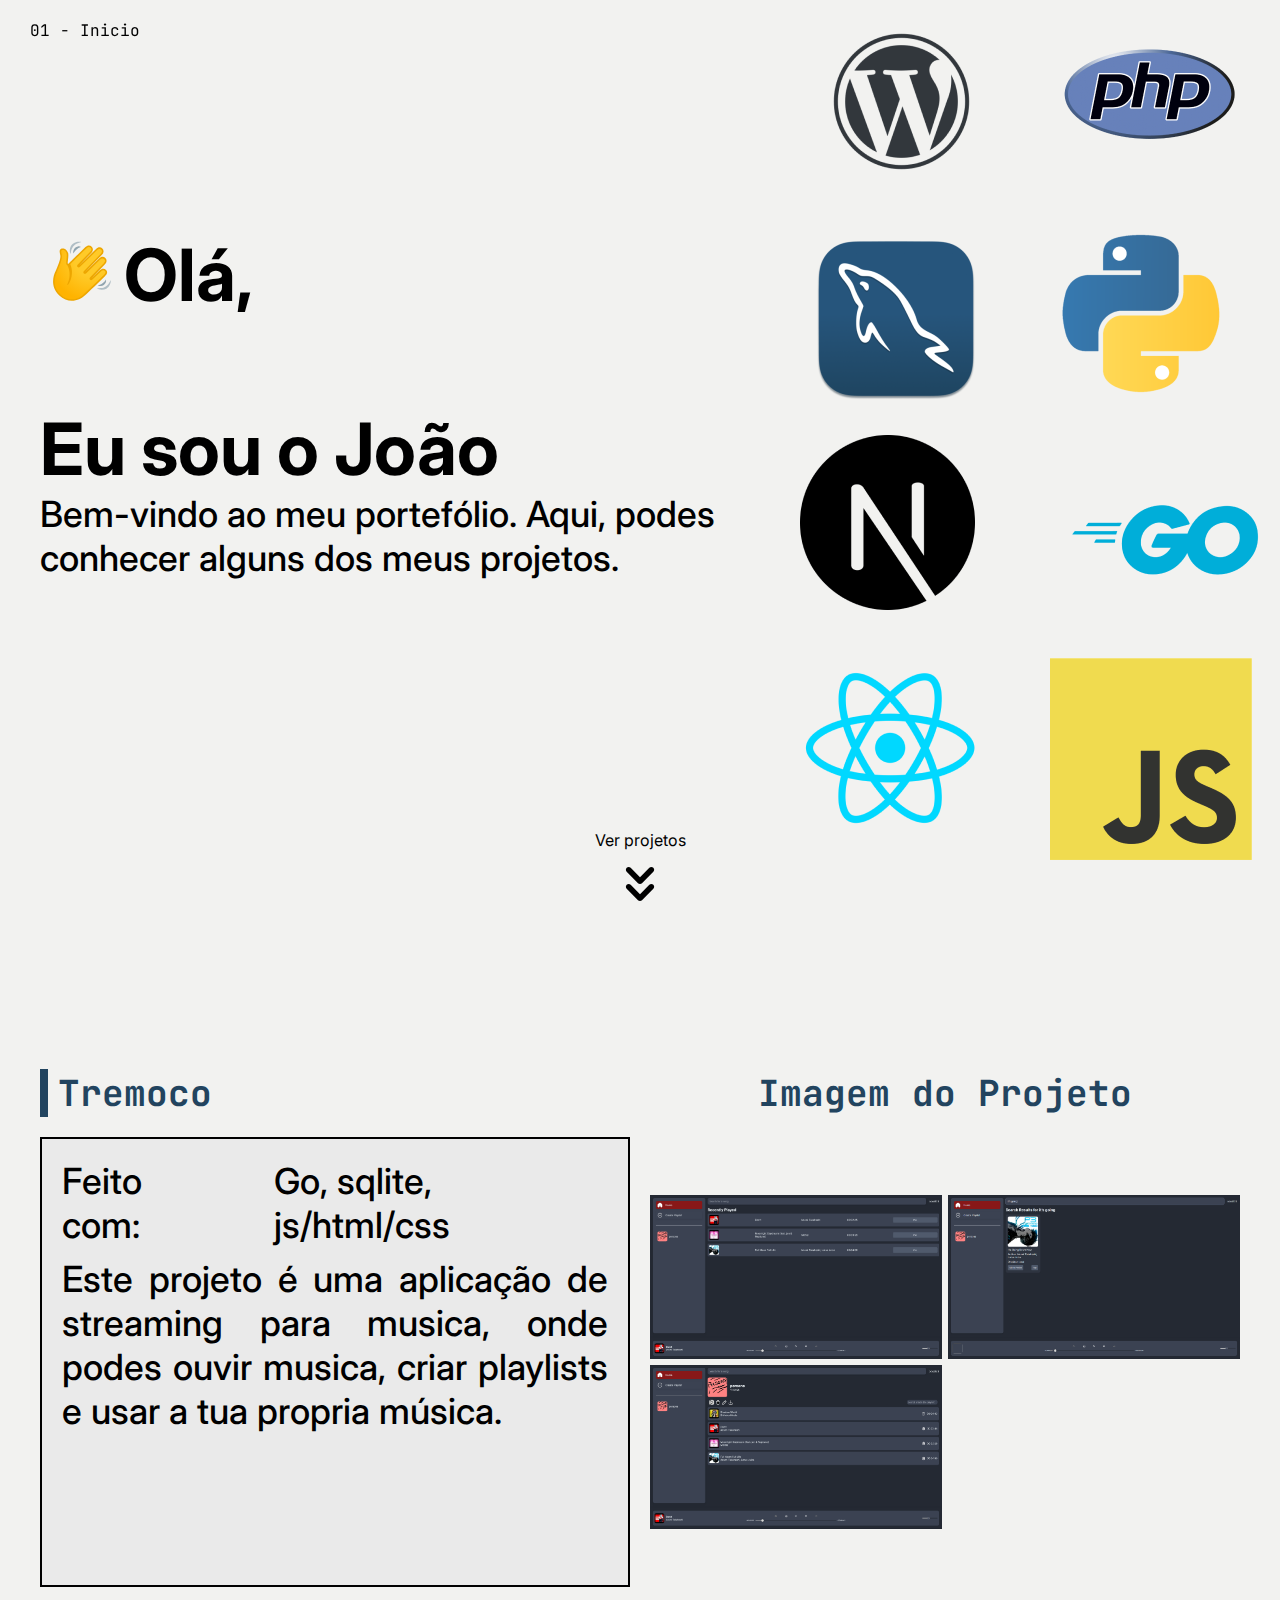
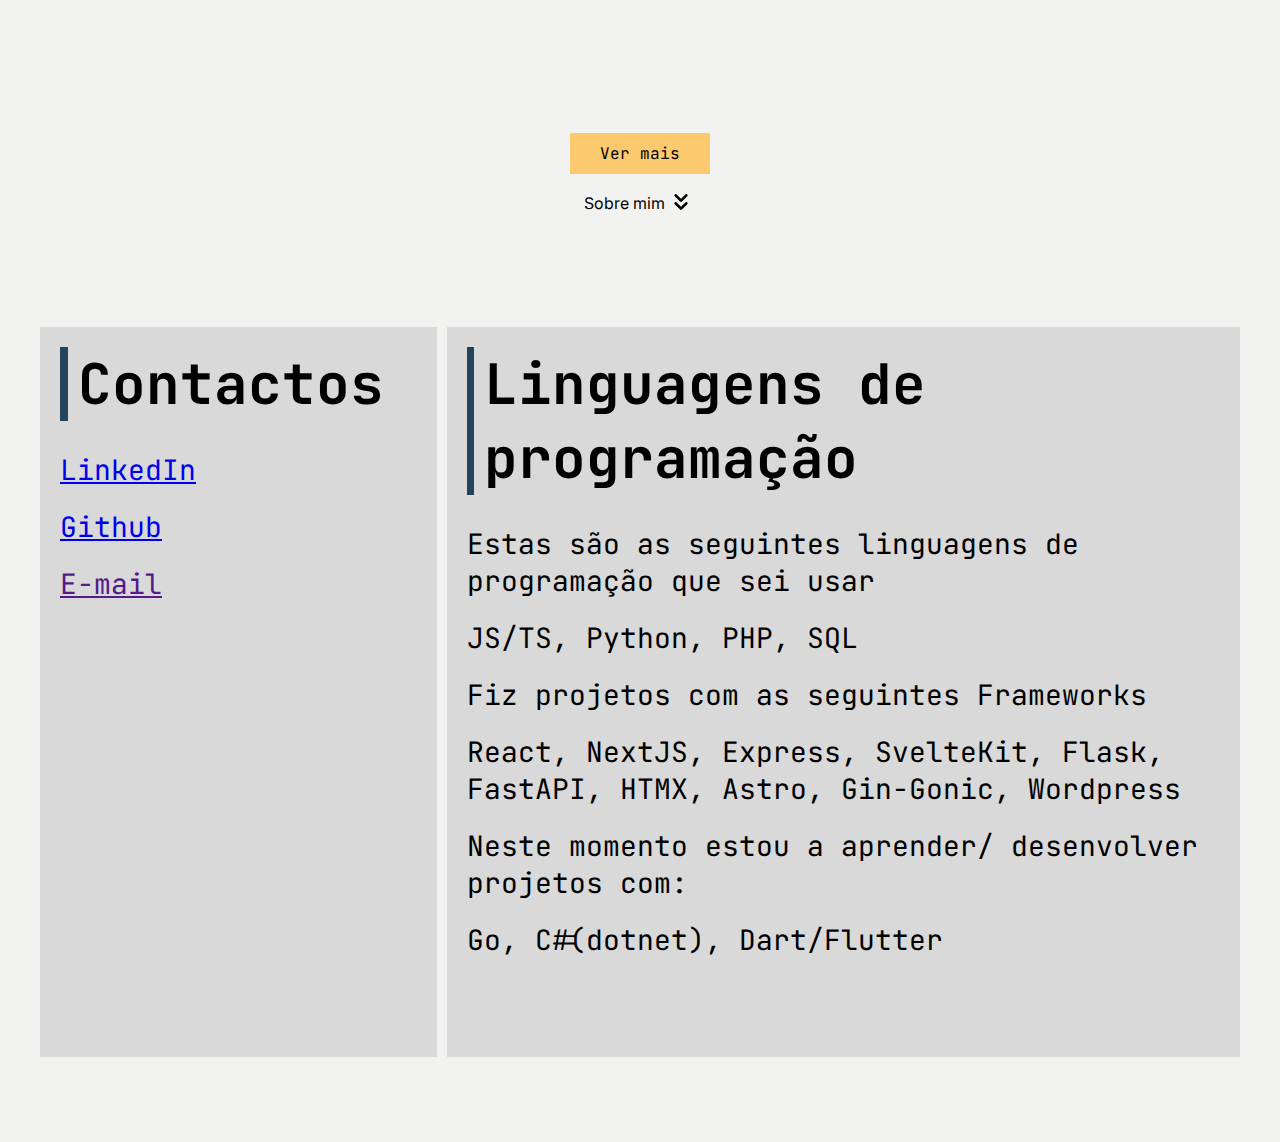
==== index.html @ 4fd093da "Add files via upload" ====
<!DOCTYPE html>
<html lang="pt-PT">
<head>
    <meta charset="UTF-8">
    <meta name="viewport" content="width=device-width, initial-scale=1.0">
    <title>Inicio - Portefolio</title>
    <link rel="stylesheet" href="/style.css">

</head>
<body>
    <a id="indicator" href="">00 - </a>
    <section id="sectInicio" data-title="Inicio">
        <div id="content">
            <div id="intro">
                <h1 id="hello"><span><span id="wavesvg"></span>Olá,</span><br>Eu sou o João</h1>
                <p id="introdesc">
                    Bem-vindo ao meu portefólio.
                    Aqui, podes conhecer alguns dos meus projetos.
                </p>
            </div>
            <div id="stuffiuse">
                <img src="/assets/imgs/wp-logo.png" alt="">
                <img src="/assets/imgs/php-logo.png" alt="">
                <img src="/assets/imgs/sql-logo.png" alt="">
                <img src="/assets/imgs/py-logo.png" alt="">
                <img src="/assets/imgs/next-logo.png" alt="">
                <img src="/assets/imgs/go-logo.png" alt="">
                <img src="/assets/imgs/react-logo.png" alt="">
                <img src="/assets/imgs/js-logo.png" alt="">
            </div>
        </div>
        <div id="next">
            <p id="project">Ver projetos</p>
            <span id="arrowdowndouble"></span>
        </div>
    </section>
    <section id="sectProj" data-title="Projetos">
        <div id="content" class="projContent" style="position: relative;">
            <div id="projectInfo">
                <h1 id="projectName">Tremoco</h1>
                <div id="projectDesc">
                    <p><span id="builtWith">Feito com:</span><span id="projectBuild">Go, sqlite, js/html/css</span></p>
                    <p id="projectDescription" style="text-align: justify;">Este projeto é uma aplicação de streaming para musica, onde podes ouvir musica, criar playlists e usar a tua propria música.</p>
                </div>
            </div>
            <div id="projectImages">
                <h1 id="images">Imagem do Projeto</h1>
                <div class="img-container" style="background-image: url('/assets/project_images/tremoco.png');"></div>
            </div>
        </div>
        <div id="next" class="next2">
            <a href="#" id="showsMore">Ver mais</a>
            <div>
                <p id="aboutme">Sobre mim</p>
                <span id="arrowdowndouble"></span>
            </div>
        </div>
    </section>
    <section id="sectAbout" data-title="Sobre Mim" style="display: flex; justify-content: center;">
        <div id="content" style="align-self: end;">
            <div class="grid-layout">
                <div class="socials">
                    <h1 id="contactsText">Contactos</h1>
                    <div>
                        <a href="https://www.linkedin.com/in/atjoao/">LinkedIn</a>
                        <a href="https://github.com/atjoao">Github</a>
                        <a href="">E-mail</a>
                    </div>
                </div>
                <div class="programming">
                    <h1 id="programmingText">Linguagens de programação</h1>
                    <div id="programmingParagraph">
                        <p>Estas são as seguintes linguagens de programação que sei usar</p>
                        <p>JS/TS, Python, PHP, SQL</p>
                        <p>Fiz projetos com as seguintes Frameworks</p>
                        <p>React, NextJS, Express, SvelteKit, Flask, FastAPI, HTMX, Astro, Gin-Gonic, Wordpress</p>
                        <p>Neste momento estou a aprender/ desenvolver projetos com:</p>
                        <p>Go, C#(dotnet), Dart/Flutter</p>
                    </div>
                </div>
            </div>
        </div>
    </section>
    <script src="assets/js/main.js"></script>
</body>
</html>
---- style.css ----
@import url('https://fonts.googleapis.com/css2?family=Inter:ital,opsz,wght@0,14..32,100..900;1,14..32,100..900&family=JetBrains+Mono:ital,wght@0,100..800;1,100..800&display=swap');

* {
    margin: 0;
    padding: 0;
    box-sizing: border-box;
    font-family: "Inter", sans-serif;
}

body {
    background-color: #F2F2F0;
}

section {
    min-height: 100vh;
    width: 100%;
    display: flex;
    flex-direction: column;
}

#content {
    flex: 1;
    display: flex;
    max-height: 90vh;
}

#stuffiuse {
    display: grid;
    grid-template-columns: repeat(2, 1fr);
    gap: 20px;
}

#stuffiuse .img-container {
    width: 190px;
    height: 190px;
    background-size: contain;
    background-repeat: no-repeat;
    background-position: center;
}

#stuffiuse .img-container:nth-child(even) {
    margin-top: 40px;
}

#content {
    justify-content: space-between;
}

#content #intro {
    display: flex;
    flex-direction: column;
    justify-content: center;
    padding: 0 40px;
    flex: 1;
}

#intro #hello {
    display: flex;
    font-size: 72px;
    flex-direction: column;
}

#intro #hello > span {
    display: flex;
    align-items: center;
}

#intro #hello > span svg {
    max-height: 60px;
}

#intro #introdesc {
    font-size: 36px;
    font-weight: 500;
    max-width: 30ch;
}

section #next {
    text-align: center;
    padding: 20px 0;
}

.projContent {
    display: flex;
    height: 100%;
    padding: 0 40px;
    gap: 20px;
}

#projectInfo {
    flex: 1;
    display: flex;
    flex-direction: column;
    gap: 20px;
    justify-content: center;
}

#projectInfo #projectName {
    display: flex;
    color: #22445F;
    font-family: "JetBrains Mono", monospace;
    gap: 10px;
    font-size: 36px;
}

#projectInfo #projectName::before {
    content: '';
    display: block;
    width: 8px;
    background-color: #22445F;
}

#projectInfo #projectDesc {
    background-color: #EAEAEA;
    width: 100%;
    border: 2px solid #000;
    padding: 20px;
    gap: 10px;
    display: flex;
    flex-direction: column;
    max-height: 50vh;
    flex: 1;
    font-size: 36px;
    font-weight: 500;
}

#projectInfo #projectDesc > p {
    display: flex;
    justify-content: space-between;
    gap: 50px;
}

#projectInfo #projectDesc #builtWith {
    display: block ruby;
}

#projectInfo #projectDesc #projectDescription {
    word-break: break-word;
}

.projContent #projectImages {
    flex: 1;
    display: flex;
    flex-direction: column;
    align-items: center;
    justify-content: center;
    gap: 20px;
}

.projContent #projectImages > h1 {
    color: #22445F;
    font-family: "JetBrains Mono", monospace;
    font-size: 36px;
}

.projContent #projectImages .img-container {
    width: 100%;
    height: 50vh;
    background-size: contain;
    background-repeat: no-repeat;
    background-position: center;
}

#next #showsMore {
    background-color: #FCC96E;
    padding: 10px 30px;
    font-family: "JetBrains Mono", monospace;
    text-decoration: none;
    color: black;
}

.next2 {
    display: flex;
    gap: 10px;
    flex-direction: column;
    justify-content: center;
    align-items: center;
}

.next2 > div span svg {
    width: 2em;
    height: 2em;
    margin-top: 2px;
}

.next2 > div {
    display: flex;
    align-items: center;
    justify-content: center;
}

.grid-layout {
    display: grid;
    grid-template-columns: 1fr 2fr;
    grid-template-rows: 1fr 1fr;
    gap: 10px;
    height: 90vh;
    width: 100%;
    padding: 40px;
}

.grid-layout > div {
    background-color: #D9D9D9;
    padding: 20px;
    overflow: auto;
    font-size: 28px;
}

.grid-layout > div a, .grid-layout > div p, .grid-layout > div h1 {
    font-family: "JetBrains Mono", monospace;
}

.grid-layout > div h1 {
    display: flex;
    gap: 10px;
}

.grid-layout > div h1::before {
    content: '';
    display: block;
    width: 8px;
    background-color: #22445F;
}

.socials {
    display: flex;
    flex-direction: column;
    gap: 30px;
    grid-area: 1 / 1 / 3 / 2;
}

.socials div {
    display: flex;
    flex-direction: column;
    gap: 20px;
}

.interests {
    display: flex;
    flex-direction: column;
    gap: 30px;
    grid-area: 2 / 1 / 3 / 2;
}

.programming {
    display: flex;
    flex-direction: column;
    gap: 30px;
    grid-area: 1 / 2 / 3 / 3;
}

.programming div {
    display: flex;
    flex-direction: column;
    gap: 20px;
}


.projectsGrid {
    display: flex;
    flex-direction: column;
    gap: 20px;
}

.projectsGrid > div div h1 {
    font-family: "JetBrains Mono", monospace;
} 

.projectsGrid > div div a {
    background-color: #FCC96E;
    padding: 10px 30px;
    font-family: "JetBrains Mono", monospace;
    text-decoration: none;
    color: black;
}

.projectsGrid > div {
    display: flex;
    justify-content: space-between;
    align-items: center;
    background-color: #EAEAEA;
    border: 2px solid #000;
    padding: 10px 20px;
}

.projectsGrid img {
    max-height: 150px;
    width: auto;
    object-fit: contain;
}

.projectsGrid p {
    min-width: 50ch;
    max-width: 50ch;
    text-align: center;
}

@media (max-width: 1140px) {
    #stuffiuse {
        display: none;
    }

    #intro #hello {
        font-size: 54px;
    }

    #intro #introdesc {
        font-size: 28px;
    }

    #projectInfo #projectName,
    .projContent #projectImages > h1 {
        font-size: 28px;
    }

    #projectInfo #projectDesc {
        font-size: 24px;
    }

    .grid-layout {
        gap: 15px;
        padding: 20px;
    }

    .grid-layout > div {
        font-size: 24px;
    }

    .programming div {
        display: flex;
        gap: 20px;
    }

    .projectsGrid > div {
        flex-direction: column;
        gap: 50px;
        padding: 20px;
    }
}

@media (max-width: 767px) {
    .projContent {
        flex-direction: column;
    }

    .projContent #projectImages {
        padding-bottom: 20px;
    }

    .grid-layout {
        display: flex;
        flex-direction: column;
        height: auto;
    }

    #intro #hello {
        font-size: 42px;
    }

    #intro #introdesc {
        font-size: 24px;
        max-width: 100%;
    }

    .grid-layout > div {
        font-size: 20px;
    }

    .grid-layout {
        display: flex;
        flex-direction: column;
        height: auto;
        gap: 20px;
        padding: 20px;
    }

    .grid-layout > div {
        font-size: 18px;
        padding: 15px;
    }

    .grid-layout > div h1 {
        font-size: 24px;
    }

    .socials, .interests, .programming {
        width: 100%;
    }

    .programming div {
        gap: 15px;
    }
}

@media (max-width: 480px) {
    .grid-layout {
        padding: 10px;
    }

    .grid-layout > div {
        font-size: 16px;
        padding: 10px;
    }

    .grid-layout > div h1 {
        font-size: 20px;
    }
}

#indicator {
    position: fixed;
    top: 20px;
    left: 30px;
    font-family: "JetBrains Mono", monospace;
    text-decoration: none;
    color: black;
    z-index: 1;
}
.modal {
    position: fixed;
    top: 50%;
    left: 50%;
    transform: translate(-50%, -50%);
    z-index: 1000;
    background-color: white;
    padding: 30px;
    box-shadow: 0 5px 15px rgba(0, 0, 0, 0.3);
    width: max-content;
}

.modal-show {
    display: block;
    animation: fadeIn 0.3s ease-out;
}

.modal-overlay {
    position: fixed;
    top: 0;
    left: 0;
    width: 100%;
    height: 100%;
    background: rgba(0, 0, 0, 0.5);
    z-index: 999;
    display: none;
}

.modal-overlay-show {
    display: block;
    animation: fadeInOverlay 0.3s ease-out;
}

.modal-close {
    position: absolute;
    top: -3px;
    right: 10px;
    background: none;
    border: none;
    cursor: pointer;
    font-size: 30px;
    height: fit-content;
}

@keyframes fadeIn {
    from {
        opacity: 0;
    }
    to {
        opacity: 1;
    }
}

@keyframes fadeInOverlay {
    from {
        opacity: 0;
    }
    to {
        opacity: 1;
    }
}

@media (max-width: 1140px) {
    .modal {
        height: 90%;
        width: 90%;
        overflow: auto;
    }

    .modal-close {
        font-size: 24px;
        top: 5px;
        right: 10px;
    }
}
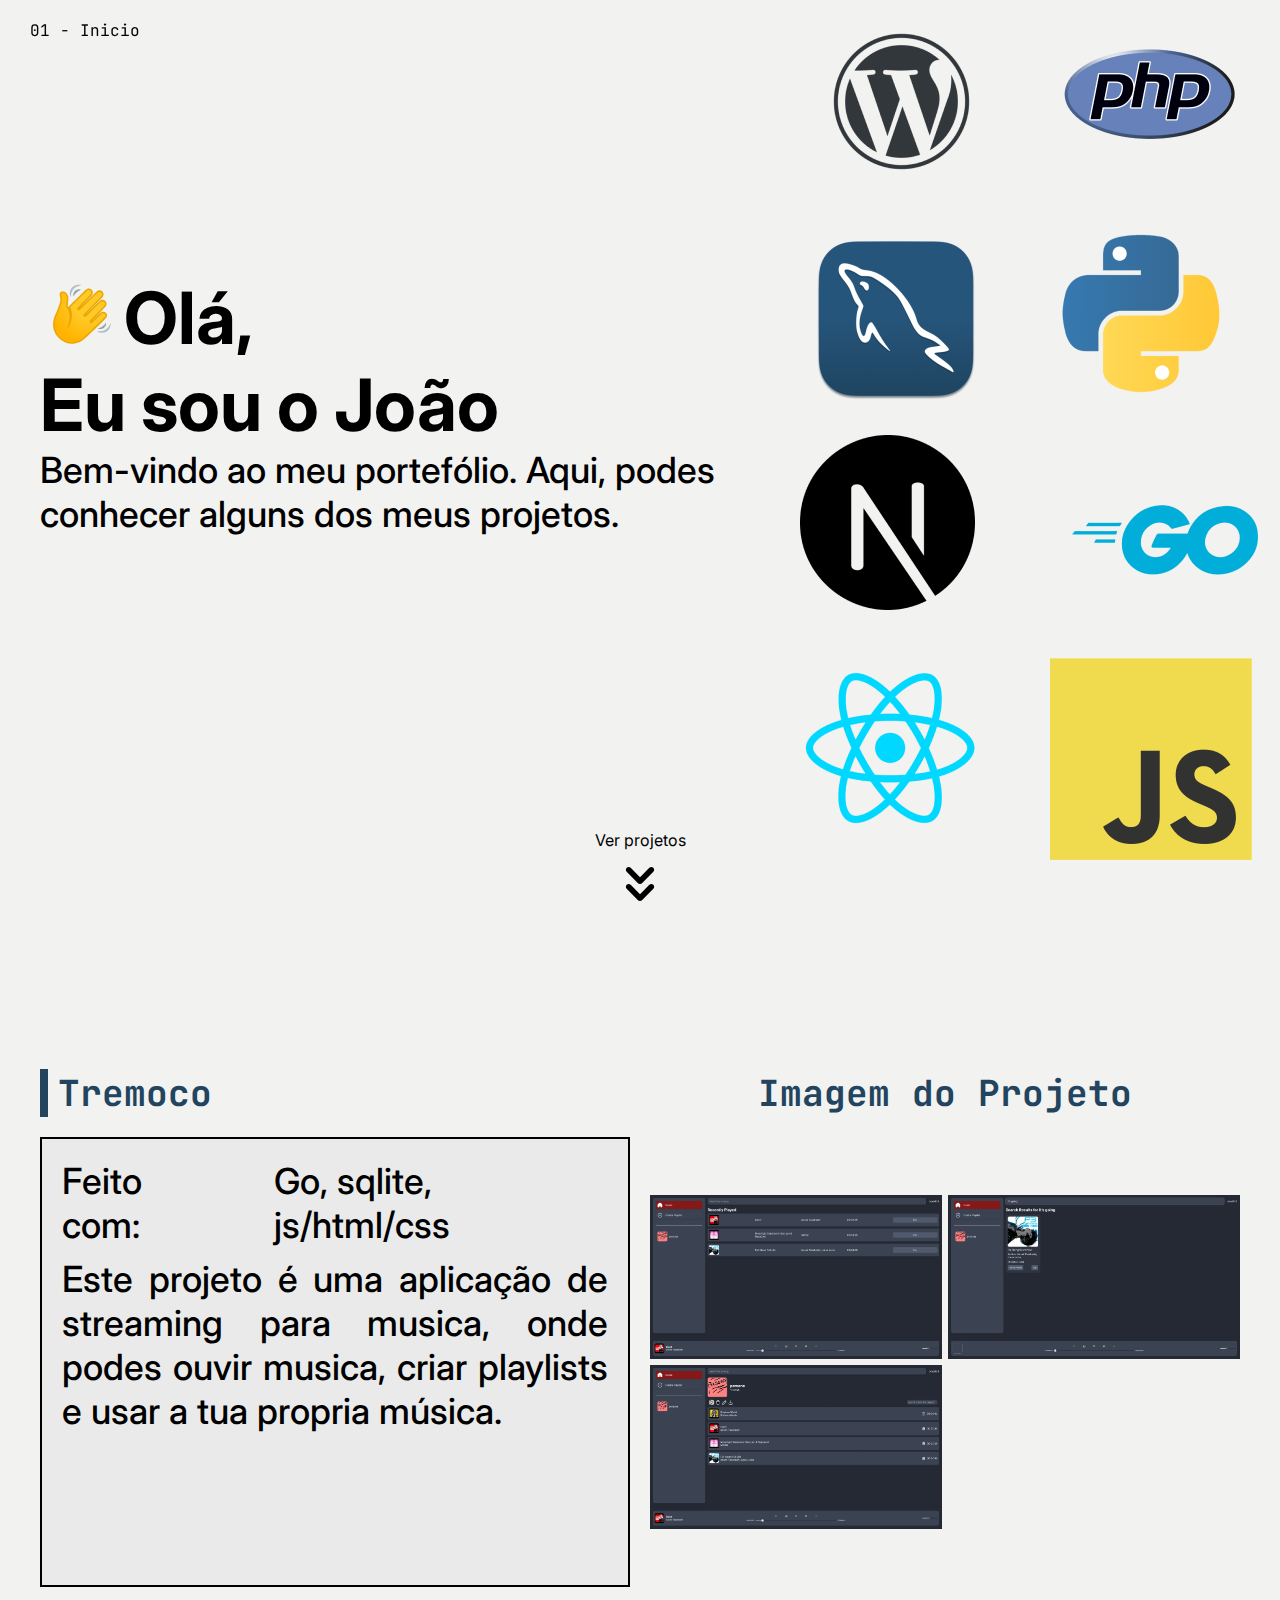
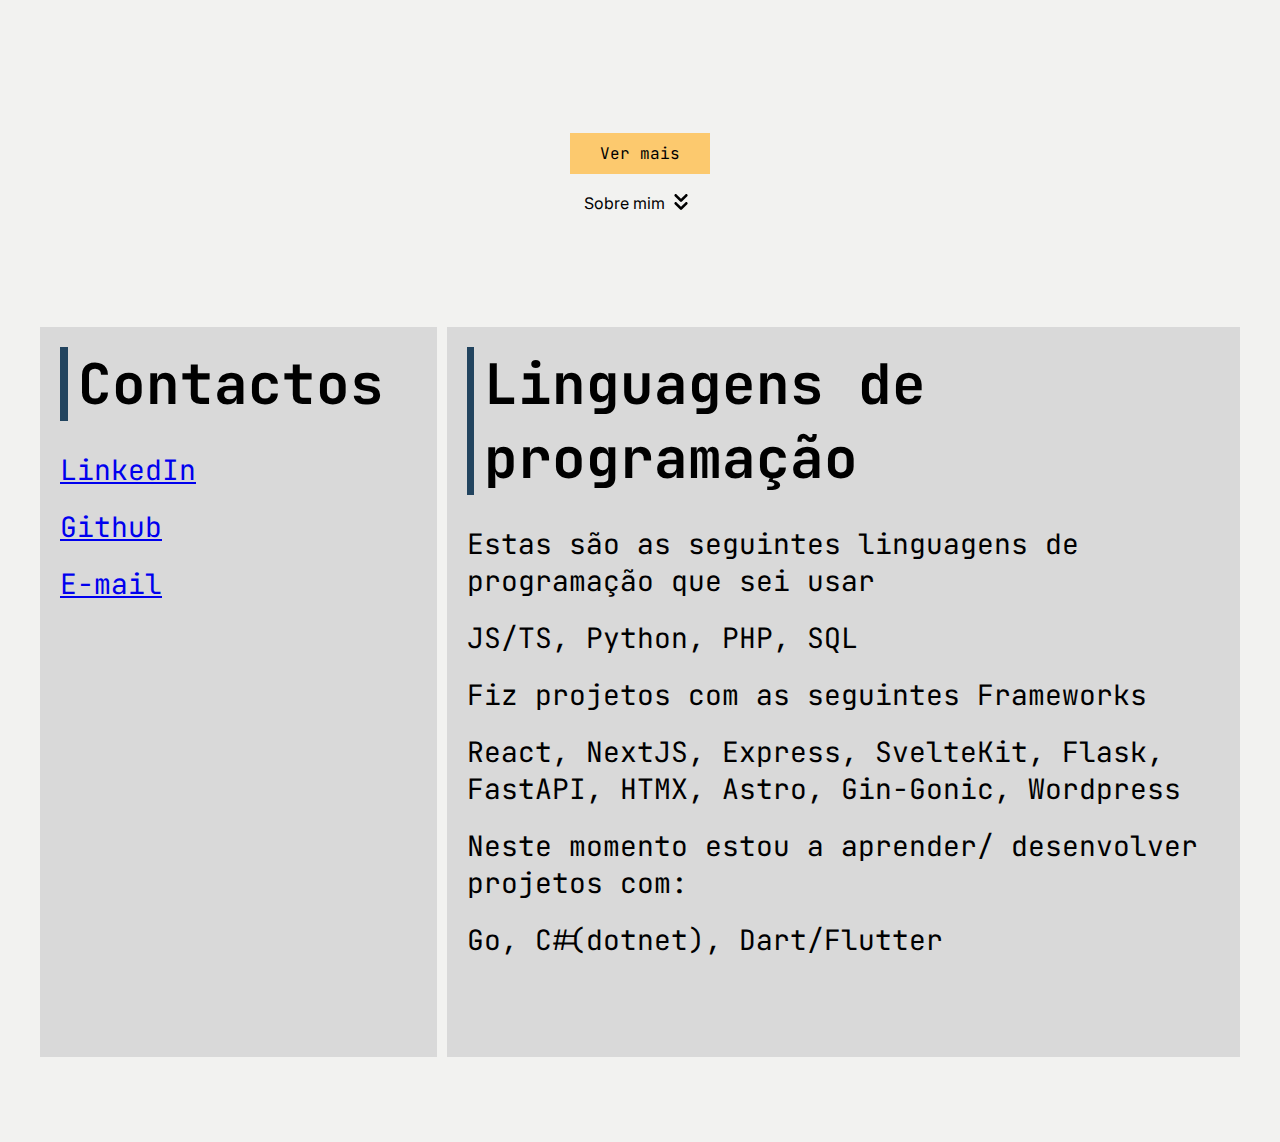
==== commit b6bf82dc: "Update index.html" ====
--- a/index.html
+++ b/index.html
@@ -12,7 +12,7 @@
     <section id="sectInicio" data-title="Inicio">
         <div id="content">
             <div id="intro">
-                <h1 id="hello"><span><span id="wavesvg"></span>Olá,</span><br>Eu sou o João</h1>
+                <h1 id="hello"><span><span id="wavesvg"></span>Olá,</span>Eu sou o João</h1>
                 <p id="introdesc">
                     Bem-vindo ao meu portefólio.
                     Aqui, podes conhecer alguns dos meus projetos.
@@ -64,7 +64,7 @@
                     <div>
                         <a href="https://www.linkedin.com/in/atjoao/">LinkedIn</a>
                         <a href="https://github.com/atjoao">Github</a>
-                        <a href="">E-mail</a>
+                        <a href="mailto:email@atjoao.lol">E-mail</a>
                     </div>
                 </div>
                 <div class="programming">
@@ -83,4 +83,4 @@
     </section>
     <script src="assets/js/main.js"></script>
 </body>
-</html>+</html>
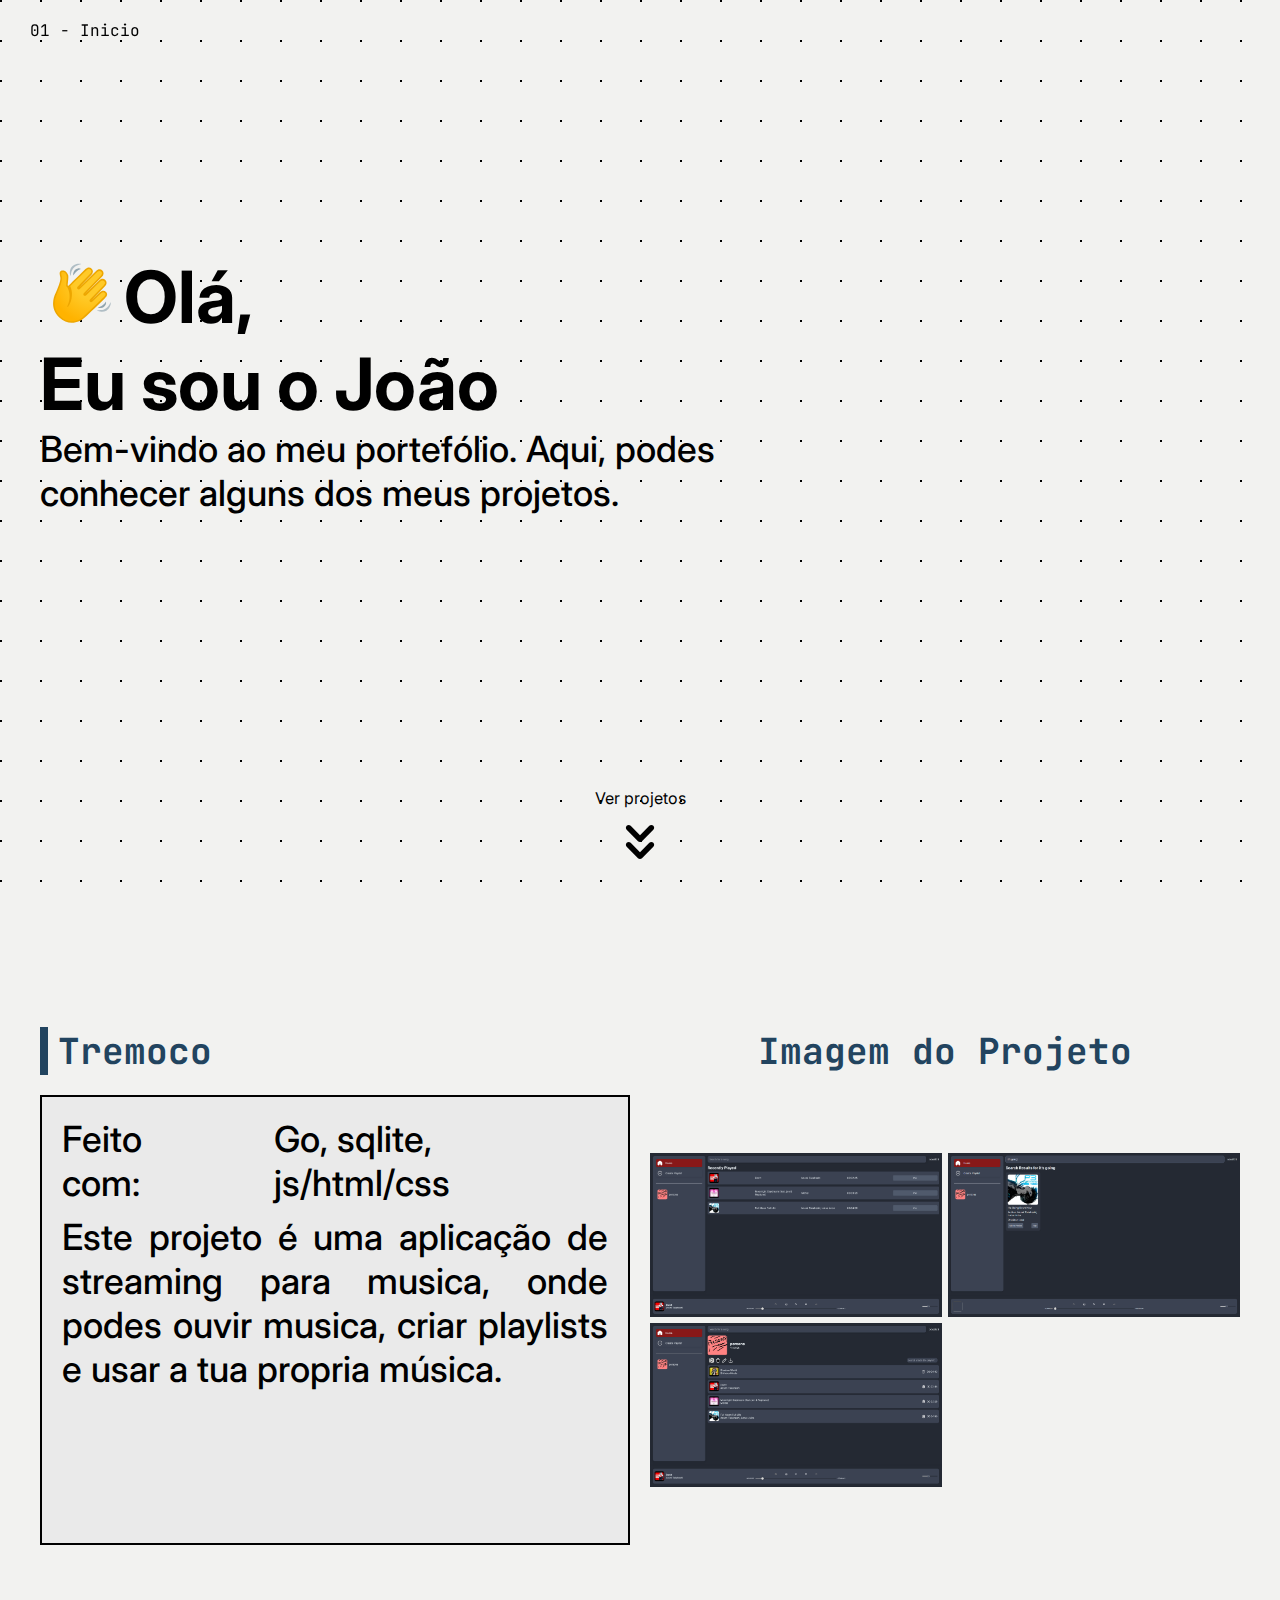
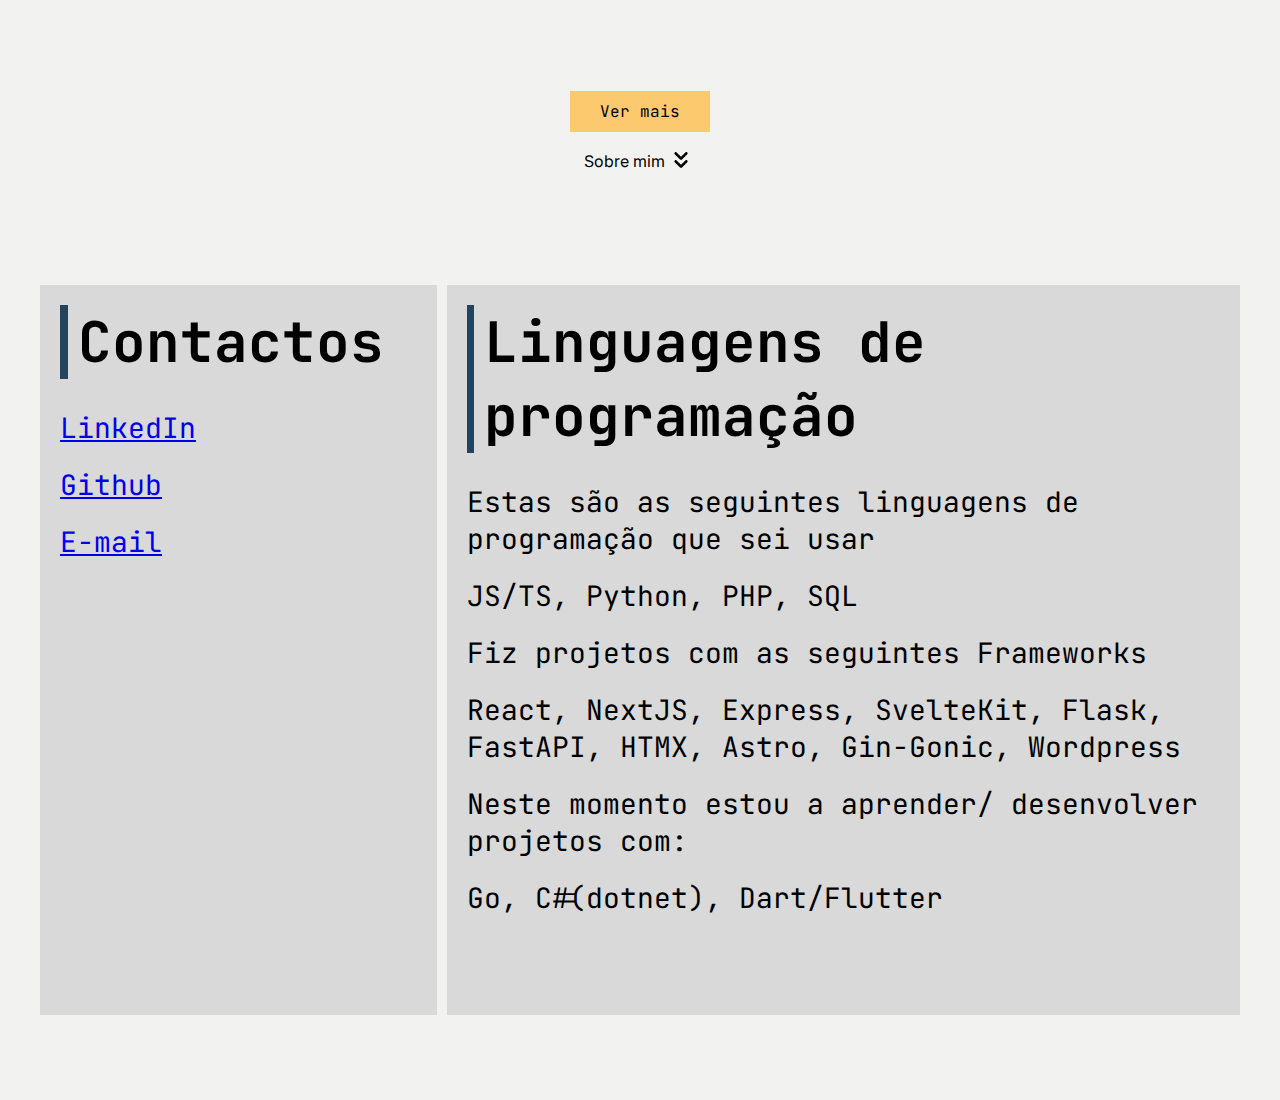
==== commit 3719da4e: "some changes ?" ====
--- a/index.html
+++ b/index.html
@@ -9,7 +9,7 @@
 </head>
 <body>
     <a id="indicator" href="">00 - </a>
-    <section id="sectInicio" data-title="Inicio">
+    <section id="sectInicio" data-title="Inicio" style="background-image: radial-gradient(circle at 1px 1px, black 1px, transparent 0); background-size: 40px 40px;">
         <div id="content">
             <div id="intro">
                 <h1 id="hello"><span><span id="wavesvg"></span>Olá,</span>Eu sou o João</h1>
@@ -17,16 +17,6 @@
                     Bem-vindo ao meu portefólio.
                     Aqui, podes conhecer alguns dos meus projetos.
                 </p>
-            </div>
-            <div id="stuffiuse">
-                <img src="/assets/imgs/wp-logo.png" alt="">
-                <img src="/assets/imgs/php-logo.png" alt="">
-                <img src="/assets/imgs/sql-logo.png" alt="">
-                <img src="/assets/imgs/py-logo.png" alt="">
-                <img src="/assets/imgs/next-logo.png" alt="">
-                <img src="/assets/imgs/go-logo.png" alt="">
-                <img src="/assets/imgs/react-logo.png" alt="">
-                <img src="/assets/imgs/js-logo.png" alt="">
             </div>
         </div>
         <div id="next">
@@ -83,4 +73,4 @@
     </section>
     <script src="assets/js/main.js"></script>
 </body>
-</html>
+</html>--- a/style.css
+++ b/style.css
@@ -416,6 +416,7 @@
     color: black;
     z-index: 1;
 }
+
 .modal {
     position: fixed;
     top: 50%;
@@ -426,11 +427,12 @@
     padding: 30px;
     box-shadow: 0 5px 15px rgba(0, 0, 0, 0.3);
     width: max-content;
+    opacity: 0; /* Initially hidden */
 }
 
 .modal-show {
     display: block;
-    animation: fadeIn 0.3s ease-out;
+    animation: slideUp 0.3s ease-out forwards;
 }
 
 .modal-overlay {
@@ -460,11 +462,13 @@
     height: fit-content;
 }
 
-@keyframes fadeIn {
+@keyframes slideUp {
     from {
+        transform: translate(-50%, 50%);
         opacity: 0;
     }
     to {
+        transform: translate(-50%, -50%);
         opacity: 1;
     }
 }
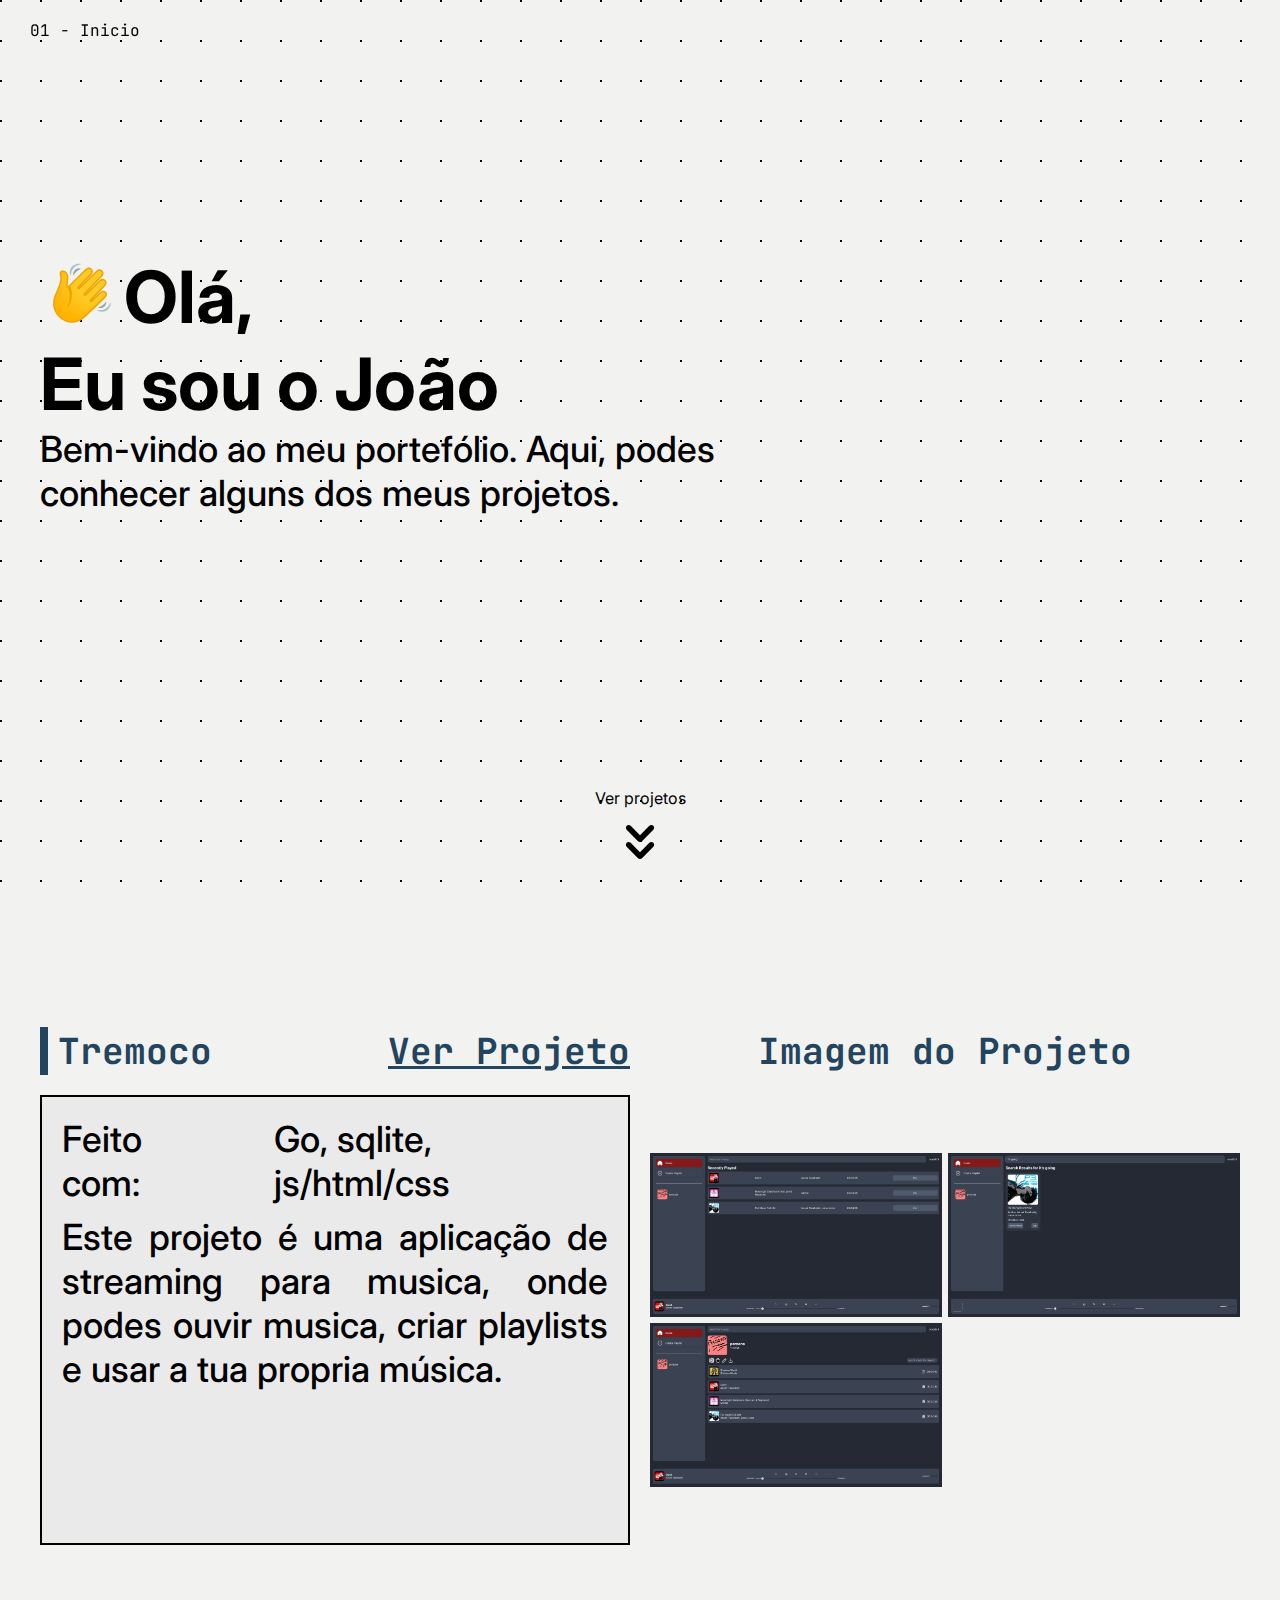
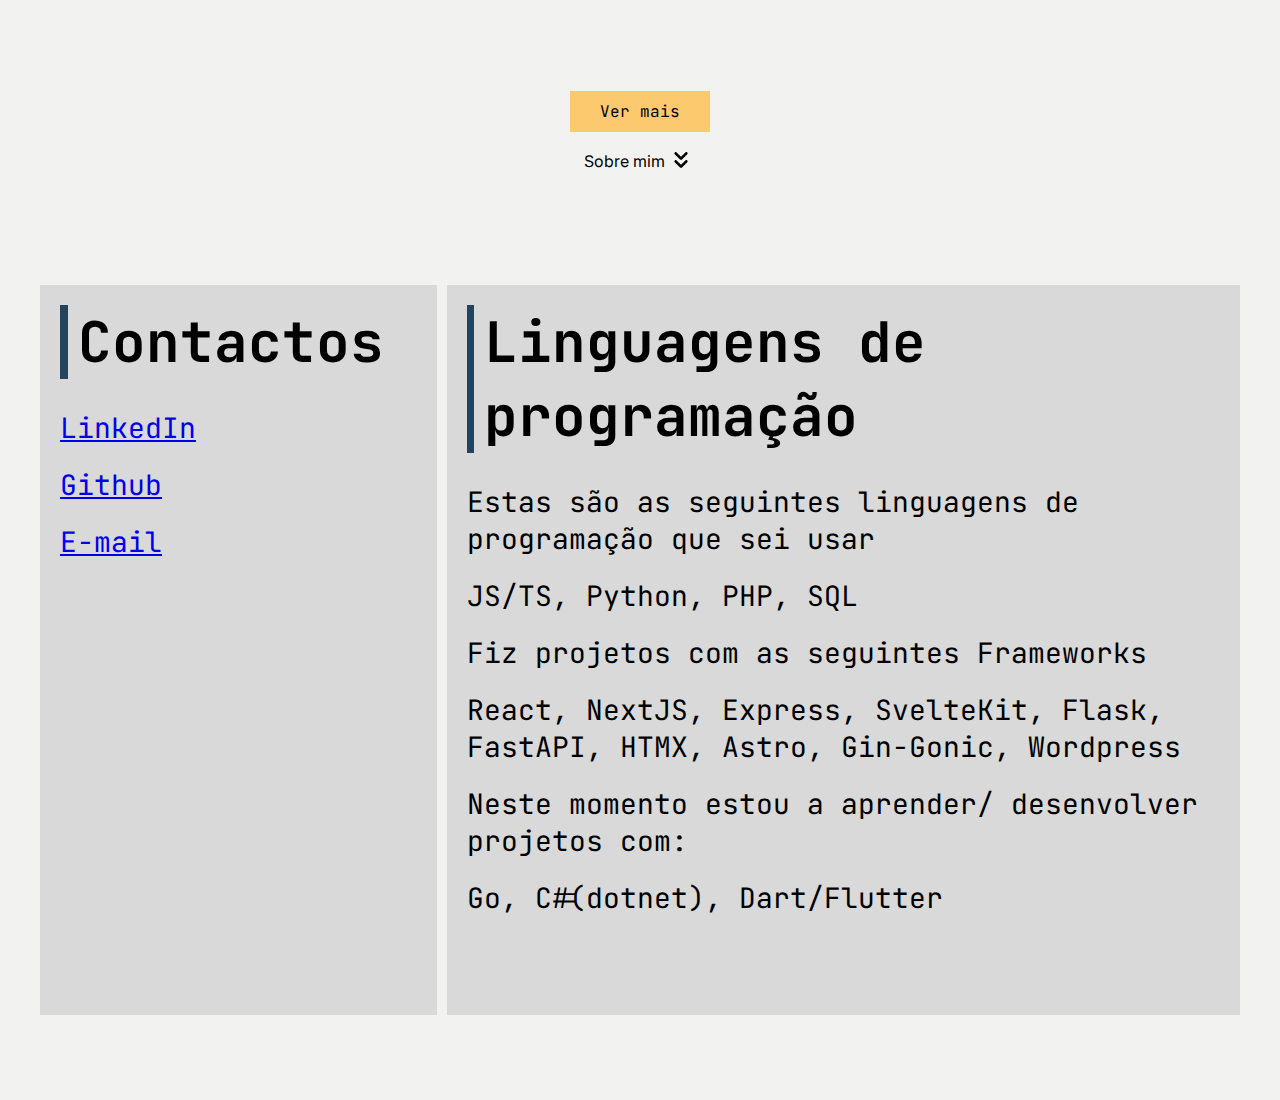
==== commit df3dd6b7: "some updates i rly need to do changes" ====
--- a/index.html
+++ b/index.html
@@ -27,7 +27,7 @@
     <section id="sectProj" data-title="Projetos">
         <div id="content" class="projContent" style="position: relative;">
             <div id="projectInfo">
-                <h1 id="projectName">Tremoco</h1>
+                <span class="row"><h1 id="projectName">Tremoco</h1><a href="https://github.com/atjoao/tremoco" id="viewProject">Ver Projeto</a></span>
                 <div id="projectDesc">
                     <p><span id="builtWith">Feito com:</span><span id="projectBuild">Go, sqlite, js/html/css</span></p>
                     <p id="projectDescription" style="text-align: justify;">Este projeto é uma aplicação de streaming para musica, onde podes ouvir musica, criar playlists e usar a tua propria música.</p>
--- a/style.css
+++ b/style.css
@@ -258,7 +258,7 @@
 
 .projectsGrid {
     display: flex;
-    flex-direction: column;
+    flex-direction: column-reverse;
     gap: 20px;
 }
 
@@ -295,6 +295,21 @@
     text-align: center;
 }
 
+#viewProject {
+    display: flex;
+    color: #22445F;
+    font-family: "JetBrains Mono", monospace;
+    gap: 10px;
+    font-size: 36px;
+    font-weight: bold;
+}
+
+.row {
+    display: flex;
+    width: 100%;
+    justify-content: space-between;
+}
+
 @media (max-width: 1140px) {
     #stuffiuse {
         display: none;
@@ -309,12 +324,14 @@
     }
 
     #projectInfo #projectName,
-    .projContent #projectImages > h1 {
+    .projContent #projectImages > h1,
+    #viewProject {
         font-size: 28px;
     }
 
     #projectInfo #projectDesc {
         font-size: 24px;
+        overflow: auto;
     }
 
     .grid-layout {
@@ -336,6 +353,14 @@
         gap: 50px;
         padding: 20px;
     }
+
+    
+    .projectsGrid p {
+        min-width: unset;
+        max-width: unset;
+        text-align: center;
+    }
+
 }
 
 @media (max-width: 767px) {
@@ -404,6 +429,22 @@
 
     .grid-layout > div h1 {
         font-size: 20px;
+    }
+
+    .projContent #projectImages .img-container {
+        height: 18vh;
+    }
+
+    .row {
+        display: flex;
+        width: 100%;
+        flex-direction: column;
+    }
+}
+
+@media (max-width: 375px) {
+    .img-container {
+        height: 15vh;
     }
 }
 
@@ -427,7 +468,7 @@
     padding: 30px;
     box-shadow: 0 5px 15px rgba(0, 0, 0, 0.3);
     width: max-content;
-    opacity: 0; /* Initially hidden */
+    opacity: 0;
 }
 
 .modal-show {
@@ -494,4 +535,5 @@
         top: 5px;
         right: 10px;
     }
-}+}
+
